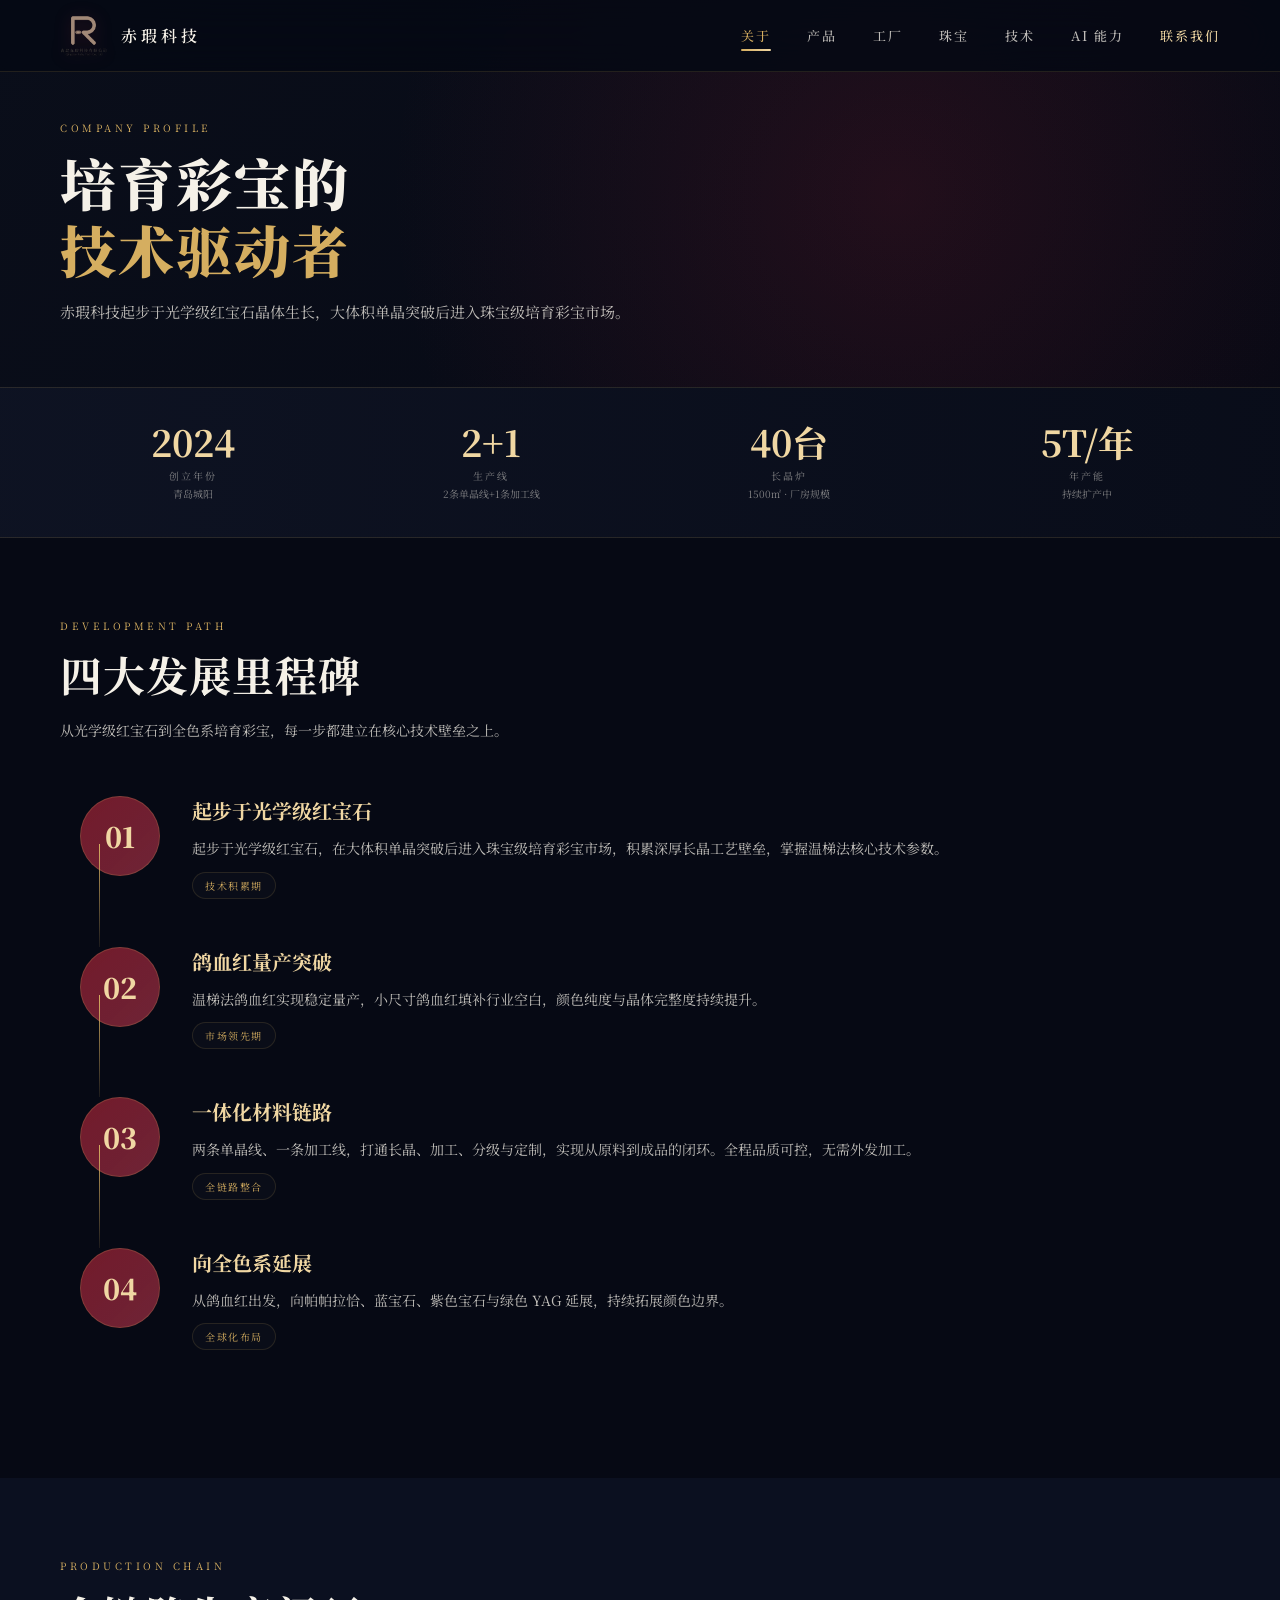
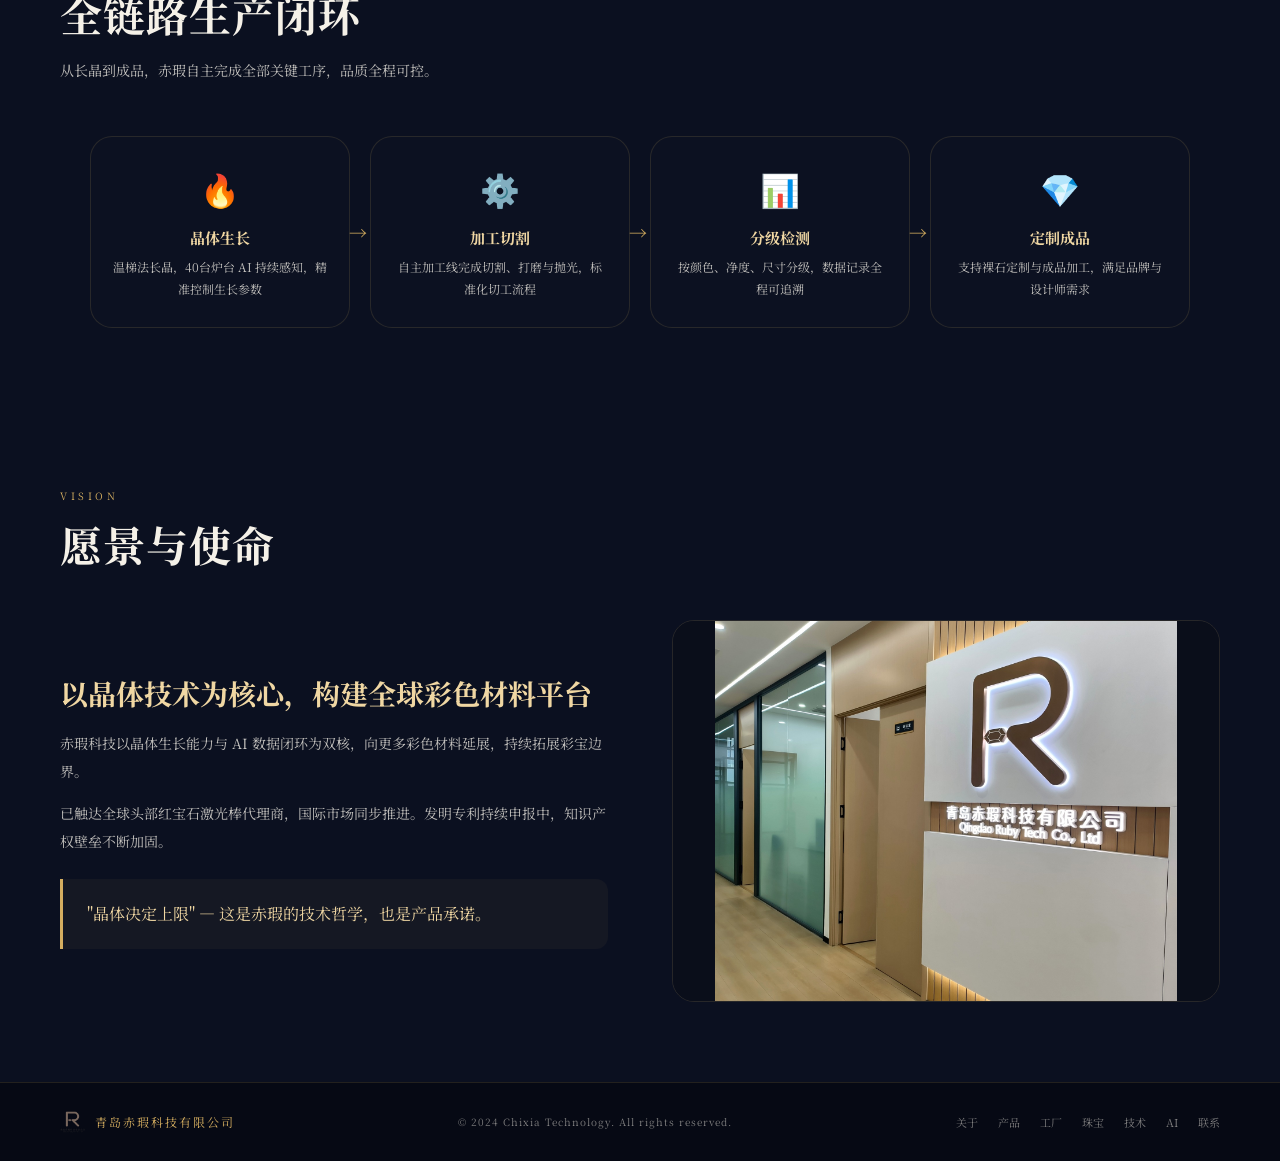
==== pages/about.html @ 81b45bae "赤瑕科技官网" ====
<!DOCTYPE html>
<html lang="zh-CN">
<head>
<meta charset="UTF-8">
<meta name="viewport" content="width=device-width, initial-scale=1.0">
<title>关于赤瑕 | 青岛赤瑕科技有限公司</title>
<link rel="stylesheet" href="../css/shared.css">
<style>
  /* ── PAGE HEADER ── */
  .page-header {
    padding: 120px 60px 60px;
    position: relative; overflow: hidden;
    background: linear-gradient(135deg, #0a0e1a, #060914);
  }
  .page-header::before {
    content: ""; position: absolute; inset: 0;
    background: radial-gradient(circle at 70% 50%, rgba(142,31,49,0.2) 0%, transparent 55%);
  }
  .page-header-inner { position: relative; z-index: 1; max-width: 900px; }
  .page-header h1 {
    font-family: "Noto Serif SC", serif; font-size: clamp(32px, 5vw, 56px);
    font-weight: 900; line-height: 1.2; letter-spacing: 2px; margin-bottom: 14px;
  }
  .page-header h1 em { font-style: normal; color: var(--gold); }
  .page-header p { font-size: 15px; line-height: 2; color: var(--text-2); max-width: 620px; }

  /* ── MILESTONES ── */
  .milestones { padding: 80px 60px; background: var(--bg); }
  .milestones-header { margin-bottom: 52px; }
  .milestone-list { max-width: 900px; }
  .milestone {
    display: grid; grid-template-columns: 80px 1fr; gap: 32px; margin-bottom: 48px;
    position: relative; padding-left: 20px;
  }
  .milestone::before {
    content: ""; position: absolute; left: 39px; top: 48px; bottom: -48px; width: 1px;
    background: linear-gradient(180deg, var(--gold), rgba(213,174,96,0.1));
  }
  .milestone:last-child::before { display: none; }
  .milestone-num {
    width: 80px; height: 80px; border-radius: 50%; flex-shrink: 0;
    background: linear-gradient(135deg, rgba(142,31,49,0.8), rgba(180,54,77,0.6));
    border: 1px solid rgba(213,174,96,0.2);
    display: flex; align-items: center; justify-content: center;
    font-family: "Noto Serif SC", serif; font-size: 28px; font-weight: 900;
    color: var(--gold-soft); align-self: start;
  }
  .milestone-body h3 { font-size: 20px; font-weight: 700; margin-bottom: 10px; color: var(--gold-soft); }
  .milestone-body p { font-size: 14px; line-height: 1.9; color: var(--text-2); }
  .milestone-body .milestone-tag {
    display: inline-block; margin-top: 10px; padding: 5px 12px; border-radius: 999px;
    border: 1px solid var(--line); background: rgba(255,255,255,0.02);
    font-size: 10px; letter-spacing: 1.5px; color: var(--gold); text-transform: uppercase;
  }

  /* ── FLOW SECTION ── */
  .flow-section { padding: 80px 60px; background: var(--bg-2); }
  .flow-header { margin-bottom: 52px; }
  .flow-diagram { display: grid; grid-template-columns: repeat(4,1fr); gap: 20px; max-width: 1100px; margin: 0 auto; }
  .flow-step-card {
    border-radius: var(--radius); border: 1px solid var(--line);
    background: var(--panel); padding: 28px 22px; text-align: center;
    position: relative; transition: border-color 0.3s;
  }
  .flow-step-card:hover { border-color: var(--line-2); }
  .flow-step-card::after {
    content: "→"; position: absolute; right: -18px; top: 50%; transform: translateY(-50%);
    font-size: 18px; color: var(--gold); z-index: 2;
  }
  .flow-step-card:last-child::after { display: none; }
  .flow-step-icon { font-size: 32px; margin-bottom: 16px; }
  .flow-step-title { font-size: 15px; font-weight: 700; margin-bottom: 8px; color: var(--gold-soft); }
  .flow-step-desc { font-size: 12px; line-height: 1.8; color: var(--text-2); }

  /* ── STATS SECTION ── */
  .stats-section { padding: 80px 60px; background: var(--bg); }

  /* ── VISION ── */
  .vision-section { padding: 80px 60px; background: var(--bg-2); }
  .vision-grid { display: grid; grid-template-columns: 1fr 1fr; gap: 64px; align-items: center; margin-top: 48px; }
  .vision-copy h3 { font-size: 28px; font-weight: 700; color: var(--gold-soft); margin-bottom: 16px; }
  .vision-copy p { font-size: 14px; line-height: 2; color: var(--text-2); margin-bottom: 14px; }
  .vision-copy .vision-quote {
    margin-top: 24px; padding: 20px 24px; border-left: 3px solid var(--gold);
    background: rgba(213,174,96,0.05); border-radius: 0 12px 12px 0;
    font-family: "Noto Serif SC", serif; font-size: 16px; line-height: 1.9; color: var(--gold-soft);
  }
  .vision-photo { border-radius: var(--radius); overflow: hidden; border: 1px solid var(--line); }
  .vision-photo img { width: 100%; height: 380px; object-fit: contain; object-position: center; background: #0a0e1a; }

  /* ── BRAND SHOWCASE ── */
  .brand-section { padding: 80px 60px; background: var(--bg); }
  .brand-header { margin-bottom: 48px; text-align: center; }
  .brand-grid {
    display: grid;
    grid-template-columns: repeat(4, 1fr);
    gap: 24px;
    max-width: 1100px; margin: 0 auto;
  }
  .brand-card {
    border-radius: 16px; overflow: hidden;
    border: 1px solid var(--line);
    background: var(--bg-3);
    aspect-ratio: 4/3;
    transition: all 0.4s;
  }
  .brand-card:hover {
    border-color: var(--gold);
    transform: translateY(-4px);
    box-shadow: 0 20px 40px rgba(0,0,0,0.3);
  }
  .brand-card img {
    width: 100%; height: 100%;
    object-fit: cover;
  }

  /* ── NAV ACTIVE ── */
  .nav-links a[href="about.html"] { color: var(--gold) !important; }

  /* Section headers: left-align titles and body text */
  .section-eyebrow, .section-title { text-align: left; }
  .section-lead { margin: 0; }

  @media (max-width: 1100px) {
    .page-header, .milestones, .flow-section, .stats-section, .vision-section, .brand-section { padding-left: 30px; padding-right: 30px; }
    .flow-diagram { grid-template-columns: repeat(2,1fr); }
    .flow-step-card::after { display: none; }
    .vision-grid { grid-template-columns: 1fr; }
    .brand-grid { grid-template-columns: repeat(2, 1fr); }
  }
  @media (max-width: 768px) {
    .page-header { padding: 100px 18px 48px; }
    .milestones, .flow-section, .stats-section, .vision-section { padding-left: 18px; padding-right: 18px; }
    .milestone { grid-template-columns: 56px 1fr; gap: 18px; }
    .milestone-num { width: 56px; height: 56px; font-size: 22px; }
    .flow-diagram { grid-template-columns: 1fr; }
  }
</style>
</head>
<body>

<nav id="nav">
  <a href="../index.html" class="nav-logo">
    <img src="../assets/logo.png" alt="赤瑕科技" class="nav-logo-img">
    <span class="nav-logo-text">赤瑕科技</span>
  </a>
  <div class="nav-links">
    <a href="about.html" class="active">关于</a>
    <a href="products.html">产品</a>
    <a href="factory.html">工厂</a>
    <a href="jewelry.html">珠宝</a>
    <a href="tech.html">技术</a>
    <a href="ai.html">AI 能力</a>
    <a href="contact.html" class="nav-cta">联系我们</a>
  </div>
</nav>

<!-- PAGE HEADER -->
<div class="page-header">
  <div class="page-header-inner">
    <div class="section-eyebrow">Company Profile</div>
    <h1>培育彩宝的<br><em>技术驱动者</em></h1>
    <p>赤瑕科技起步于光学级红宝石晶体生长，大体积单晶突破后进入珠宝级培育彩宝市场。</p>
  </div>
</div>

<!-- STATS BAR -->
<div class="stats-bar reveal">
  <div class="stat-item"><div class="stat-num">2024</div><div class="stat-label">创立年份</div><div class="stat-desc">青岛城阳</div></div>
  <div class="stat-item"><div class="stat-num">2+1</div><div class="stat-label">生产线</div><div class="stat-desc">2条单晶线+1条加工线</div></div>
  <div class="stat-item"><div class="stat-num">40台</div><div class="stat-label">长晶炉</div><div class="stat-desc">1500㎡ · 厂房规模</div></div>
  <div class="stat-item"><div class="stat-num">5T/年</div><div class="stat-label">年产能</div><div class="stat-desc">持续扩产中</div></div>
</div>

<!-- MILESTONES -->
<section class="milestones">
  <div class="milestones-header">
    <div class="section-eyebrow">Development Path</div>
    <h2 class="section-title">四大发展里程碑</h2>
    <p class="section-lead">从光学级红宝石到全色系培育彩宝，每一步都建立在核心技术壁垒之上。</p>
  </div>
  <div class="milestone-list reveal">
    <div class="milestone">
      <div class="milestone-num">01</div>
      <div class="milestone-body">
        <h3>起步于光学级红宝石</h3>
        <p>起步于光学级红宝石，在大体积单晶突破后进入珠宝级培育彩宝市场，积累深厚长晶工艺壁垒，掌握温梯法核心技术参数。</p>
        <div class="milestone-tag">技术积累期</div>
      </div>
    </div>
    <div class="milestone">
      <div class="milestone-num">02</div>
      <div class="milestone-body">
        <h3>鸽血红量产突破</h3>
        <p>温梯法鸽血红实现稳定量产，小尺寸鸽血红填补行业空白，颜色纯度与晶体完整度持续提升。</p>
        <div class="milestone-tag">市场领先期</div>
      </div>
    </div>
    <div class="milestone">
      <div class="milestone-num">03</div>
      <div class="milestone-body">
        <h3>一体化材料链路</h3>
        <p>两条单晶线、一条加工线，打通长晶、加工、分级与定制，实现从原料到成品的闭环。全程品质可控，无需外发加工。</p>
        <div class="milestone-tag">全链路整合</div>
      </div>
    </div>
    <div class="milestone">
      <div class="milestone-num">04</div>
      <div class="milestone-body">
        <h3>向全色系延展</h3>
        <p>从鸽血红出发，向帕帕拉恰、蓝宝石、紫色宝石与绿色 YAG 延展，持续拓展颜色边界。</p>
        <div class="milestone-tag">全球化布局</div>
      </div>
    </div>
  </div>
</section>

<!-- FLOW DIAGRAM -->
<section class="flow-section">
  <div class="flow-header">
    <div class="section-eyebrow">Production Chain</div>
    <h2 class="section-title">全链路生产闭环</h2>
    <p class="section-lead">从长晶到成品，赤瑕自主完成全部关键工序，品质全程可控。</p>
  </div>
  <div class="flow-diagram reveal">
    <div class="flow-step-card">
      <div class="flow-step-icon">🔥</div>
      <div class="flow-step-title">晶体生长</div>
      <div class="flow-step-desc">温梯法长晶，40台炉台 AI 持续感知，精准控制生长参数</div>
    </div>
    <div class="flow-step-card">
      <div class="flow-step-icon">⚙️</div>
      <div class="flow-step-title">加工切割</div>
      <div class="flow-step-desc">自主加工线完成切割、打磨与抛光，标准化切工流程</div>
    </div>
    <div class="flow-step-card">
      <div class="flow-step-icon">📊</div>
      <div class="flow-step-title">分级检测</div>
      <div class="flow-step-desc">按颜色、净度、尺寸分级，数据记录全程可追溯</div>
    </div>
    <div class="flow-step-card">
      <div class="flow-step-icon">💎</div>
      <div class="flow-step-title">定制成品</div>
      <div class="flow-step-desc">支持裸石定制与成品加工，满足品牌与设计师需求</div>
    </div>
  </div>
</section>

<!-- VISION -->
<section class="vision-section">
  <div class="section-eyebrow">Vision</div>
  <h2 class="section-title">愿景与使命</h2>
  <div class="vision-grid reveal">
    <div class="vision-copy">
      <h3>以晶体技术为核心，构建全球彩色材料平台</h3>
      <p>赤瑕科技以晶体生长能力与 AI 数据闭环为双核，向更多彩色材料延展，持续拓展彩宝边界。</p>
      <p>已触达全球头部红宝石激光棒代理商，国际市场同步推进。发明专利持续申报中，知识产权壁垒不断加固。</p>
      <div class="vision-quote">"晶体决定上限" — 这是赤瑕的技术哲学，也是产品承诺。</div>
    </div>
    <div class="vision-photo">
      <img src="../assets/photo-selects/round-02/optimized/office-logo-wall.jpg" alt="赤瑕科技">
    </div>
  </div>
</section>


<footer>
  <div class="footer-brand"><img src="../assets/logo.png" alt="赤瑕科技" class="footer-logo"><span class="footer-text">青岛赤瑕科技有限公司</span></div>
  <div class="footer-copy">© 2024 Chixia Technology. All rights reserved.</div>
  <div class="footer-links">
    <a href="about.html">关于</a><a href="products.html">产品</a><a href="factory.html">工厂</a><a href="jewelry.html">珠宝</a><a href="tech.html">技术</a><a href="ai.html">AI</a><a href="contact.html">联系</a>
  </div>
</footer>

<script>
  const nav = document.getElementById('nav');
  window.addEventListener('scroll', () => nav.classList.toggle('scrolled', scrollY > 60), { passive: true });
  const io = new IntersectionObserver(e => e.forEach(x => { if (x.isIntersecting) x.target.classList.add('vis'); }), { threshold: 0.1 });
  document.querySelectorAll('.reveal').forEach(el => io.observe(el));
</script>
</body>
</html>
---- css/shared.css ----
/* ============================================================
   SHARED CSS — 赤瑕科技官网
   ============================================================ */

@import url('https://fonts.googleapis.com/css2?family=Noto+Serif+SC:wght@400;500;700;900&display=swap');

:root {
  --bg:        #060914;
  --bg-2:      #0b1020;
  --bg-3:      #0f1628;
  --panel:     rgba(13, 18, 34, 0.96);
  --line:      rgba(213, 174, 96, 0.14);
  --line-2:    rgba(213, 174, 96, 0.28);
  --gold:      #d5ae60;
  --gold-soft: #f0d7a3;
  --text:      #f5f1e8;
  --text-2:    rgba(245, 241, 232, 0.78);
  --text-3:    rgba(245, 241, 232, 0.50);
  --ruby:      #8e1f31;
  --ruby-2:    #b4364d;
  --shadow:    0 24px 64px rgba(0, 0, 0, 0.55);
  --radius:    22px;
  --radius-sm: 14px;
}

*, *::before, *::after { box-sizing: border-box; margin: 0; padding: 0; }
html { scroll-behavior: smooth; font-size: 16px; }

body {
  font-family: "PingFang SC", "Hiragino Sans GB", "Microsoft YaHei", "Noto Serif SC", sans-serif;
  background: var(--bg);
  color: var(--text);
  -webkit-font-smoothing: antialiased;
  overflow-x: hidden;
}
img { display: block; max-width: 100%; }

/* ── NAV ── */
nav {
  position: fixed; top: 0; left: 0; right: 0; z-index: 100;
  display: flex; align-items: center; justify-content: space-between;
  padding: 0 60px; height: 72px;
  background: rgba(6, 9, 20, 0.92);
  backdrop-filter: blur(24px);
  border-bottom: 1px solid var(--line);
  transition: background 0.3s;
}
nav.scrolled { background: rgba(6, 9, 20, 0.98); }

.nav-logo {
  display: flex; align-items: center; gap: 14px;
  text-decoration: none; color: var(--text); cursor: pointer;
}
.nav-logo-img { height: 42px; width: auto; border-radius: 6px; filter: drop-shadow(0 2px 8px rgba(142,31,49,0.3)); }
.nav-logo-mark {
  width: 40px; height: 40px; border-radius: 50%;
  background: linear-gradient(135deg, var(--ruby), var(--ruby-2));
  display: flex; align-items: center; justify-content: center;
  font-size: 14px; font-weight: 700; color: var(--gold-soft); letter-spacing: 1px;
  box-shadow: 0 4px 16px rgba(142,31,49,0.35);
}
.nav-logo-text {
  font-size: 16px; font-weight: 600; letter-spacing: 4px;
  color: var(--text);
  text-shadow: 0 1px 2px rgba(0,0,0,0.3);
}

.nav-links { display: flex; gap: 36px; align-items: center; }
.nav-links a {
  text-decoration: none; color: var(--text-2); font-size: 13px;
  font-weight: 500; letter-spacing: 2px; transition: all 0.3s ease;
  position: relative; padding: 4px 0;
}
.nav-links a::after {
  content: ""; position: absolute; bottom: -2px; left: 0; right: 0;
  height: 2px; background: linear-gradient(90deg, var(--gold), var(--gold-soft));
  transform: scaleX(0); border-radius: 1px;
  transition: transform 0.3s ease;
}
.nav-links a:hover { color: var(--gold); }
.nav-links a:hover::after { transform: scaleX(1); }
.nav-links a.active { color: var(--gold-soft); }
.nav-links a.active::after { transform: scaleX(1); }

/* ── NAV CTA LINK ── */
.nav-cta {
  color: var(--gold-soft) !important;
}

/* ── SECTION SHARED ── */
.section { padding: 90px 60px; }
.section-eyebrow {
  font-size: 10px; letter-spacing: 3.5px; text-transform: uppercase;
  color: var(--gold); margin-bottom: 14px;
}
.section-title {
  font-family: "Noto Serif SC", serif;
  font-size: clamp(26px, 3.5vw, 42px); font-weight: 700;
  line-height: 1.3; letter-spacing: 1px; margin-bottom: 14px;
}
.section-lead {
  font-size: 14px; line-height: 2; color: var(--text-2); max-width: 680px; margin: 0 auto;
}

/* ── BUTTONS ── */
.btn-primary {
  display: inline-block; padding: 14px 36px; border-radius: 999px;
  background: linear-gradient(135deg, var(--gold), #b8923c);
  color: #06070f; font-size: 13px; font-weight: 600;
  letter-spacing: 2px; text-decoration: none; transition: all 0.3s;
  box-shadow: 0 8px 28px rgba(213,174,96,0.26);
}
.btn-primary:hover { transform: translateY(-2px); box-shadow: 0 14px 38px rgba(213,174,96,0.38); }
.btn-ghost {
  display: inline-block; padding: 13px 36px; border-radius: 999px;
  border: 1px solid var(--line-2); color: var(--gold);
  font-size: 13px; letter-spacing: 2px; text-decoration: none; transition: all 0.3s;
}
.btn-ghost:hover { background: rgba(213,174,96,0.08); border-color: var(--gold); }

/* ── IMAGE: NO CROP (contain) ── */
.img-contain {
  width: 100%;
  height: 100%;
  object-fit: contain;
  object-position: center;
  background: #0b0f1c;
}

/* full-width photo with max-height, no crop */
.img-full {
  width: 100%;
  height: auto;
  max-height: 520px;
  object-fit: contain;
  background: #0b0f1c;
}

/* card with object-fit: cover */
.img-cover {
  width: 100%; height: 100%;
  object-fit: cover; object-position: center;
}

/* photo card: fixed height, no crop via contain */
.photo-card {
  border-radius: var(--radius); overflow: hidden;
  border: 1px solid var(--line);
  background: var(--bg-3); box-shadow: var(--shadow);
  position: relative;
}
.photo-card .photo-img-wrap {
  width: 100%;
  position: relative;
  background: #0a0e1a;
}
/* aspect-ratio driven container, no crop */
.photo-card img {
  width: 100%;
  object-fit: contain;
  background: #0a0e1a;
  display: block;
}
.photo-card .caption {
  padding: 18px 22px; border-top: 1px solid var(--line);
  font-size: 12px; color: var(--text-2); line-height: 1.7;
}
.photo-card .caption h4 { font-size: 15px; font-weight: 600; color: var(--gold-soft); margin-bottom: 6px; }

/* ── FOOTER ── */
footer {
  border-top: 1px solid var(--line); padding: 28px 60px;
  display: flex; align-items: center; justify-content: space-between;
  gap: 20px; flex-wrap: wrap;
}
.footer-brand { display: flex; align-items: center; gap: 10px; }
.footer-logo { height: 22px; width: auto; opacity: 0.75; }
.footer-text { font-size: 12px; letter-spacing: 2px; color: var(--gold); }
.footer-copy { font-size: 10px; color: var(--text-3); letter-spacing: 1px; }
.footer-links { display: flex; gap: 20px; }
.footer-links a { font-size: 11px; color: var(--text-3); text-decoration: none; transition: color 0.25s; }
.footer-links a:hover { color: var(--gold); }

/* ── REVEAL ── */
.reveal { opacity: 0; transform: translateY(24px); transition: opacity 0.65s ease, transform 0.65s ease; }
.reveal.vis { opacity: 1; transform: none; }

/* ── STATS BAR ── */
.stats-bar {
  display: grid; grid-template-columns: repeat(4,1fr);
  background: linear-gradient(90deg, rgba(14,19,35,0.98), rgba(9,13,26,0.98));
  border-top: 1px solid var(--line); border-bottom: 1px solid var(--line);
  padding: 36px 60px; gap: 32px;
}
.stat-item { text-align: center; }
.stat-num {
  font-family: "Noto Serif SC", serif; font-size: 36px; font-weight: 700;
  color: var(--gold-soft); line-height: 1; margin-bottom: 8px;
}
.stat-label { font-size: 10px; letter-spacing: 2px; text-transform: uppercase; color: var(--text-3); }
.stat-desc  { font-size: 10px; color: var(--text-3); margin-top: 3px; }

/* ── RESPONSIVE ── */
@media (max-width: 1100px) {
  .section { padding: 70px 30px; }
  nav { padding: 0 30px; }
  footer { padding: 24px 30px; }
  .stats-bar { grid-template-columns: repeat(2,1fr); padding: 28px 30px; }
}
@media (max-width: 768px) {
  nav { padding: 0 18px; height: 60px; }
  .nav-links { display: none; }
  .section { padding: 50px 18px; }
  .stats-bar { grid-template-columns: 1fr 1fr; padding: 24px 18px; }
  footer { padding: 20px 18px; flex-direction: column; text-align: center; }
}
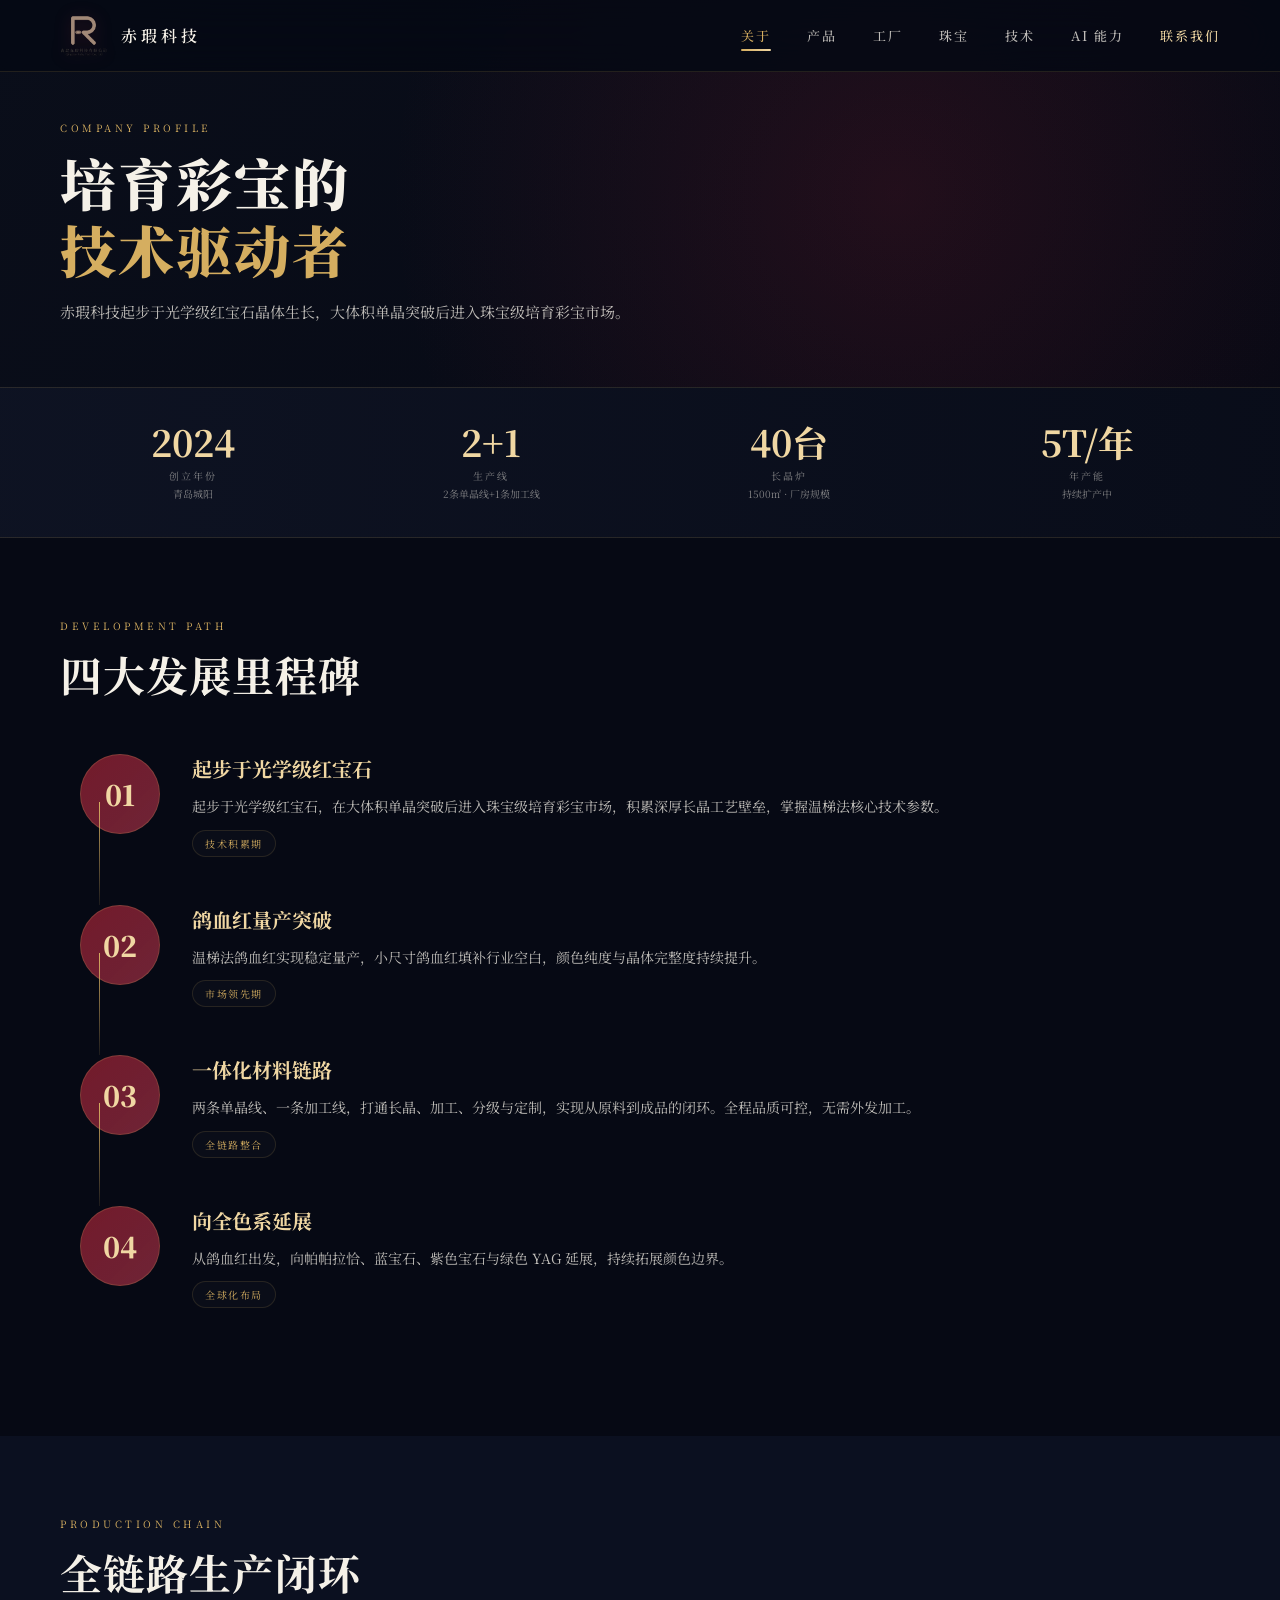
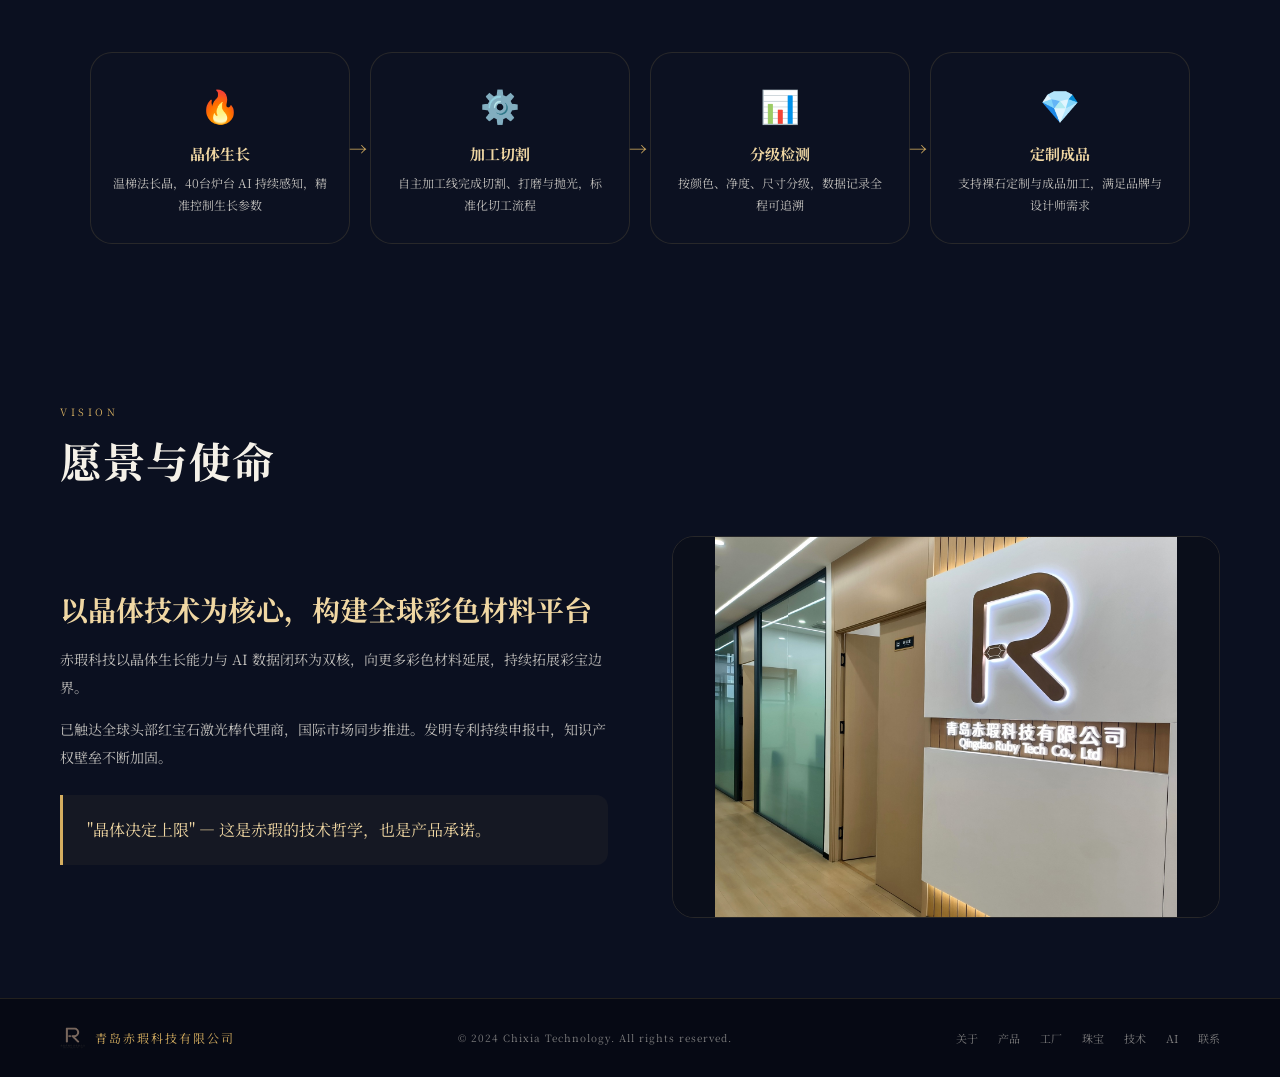
==== commit f55f0fa7: "删除关于页面两句section-lead" ====
--- a/pages/about.html
+++ b/pages/about.html
@@ -177,7 +177,6 @@
   <div class="milestones-header">
     <div class="section-eyebrow">Development Path</div>
     <h2 class="section-title">四大发展里程碑</h2>
-    <p class="section-lead">从光学级红宝石到全色系培育彩宝，每一步都建立在核心技术壁垒之上。</p>
   </div>
   <div class="milestone-list reveal">
     <div class="milestone">
@@ -220,7 +219,6 @@
   <div class="flow-header">
     <div class="section-eyebrow">Production Chain</div>
     <h2 class="section-title">全链路生产闭环</h2>
-    <p class="section-lead">从长晶到成品，赤瑕自主完成全部关键工序，品质全程可控。</p>
   </div>
   <div class="flow-diagram reveal">
     <div class="flow-step-card">
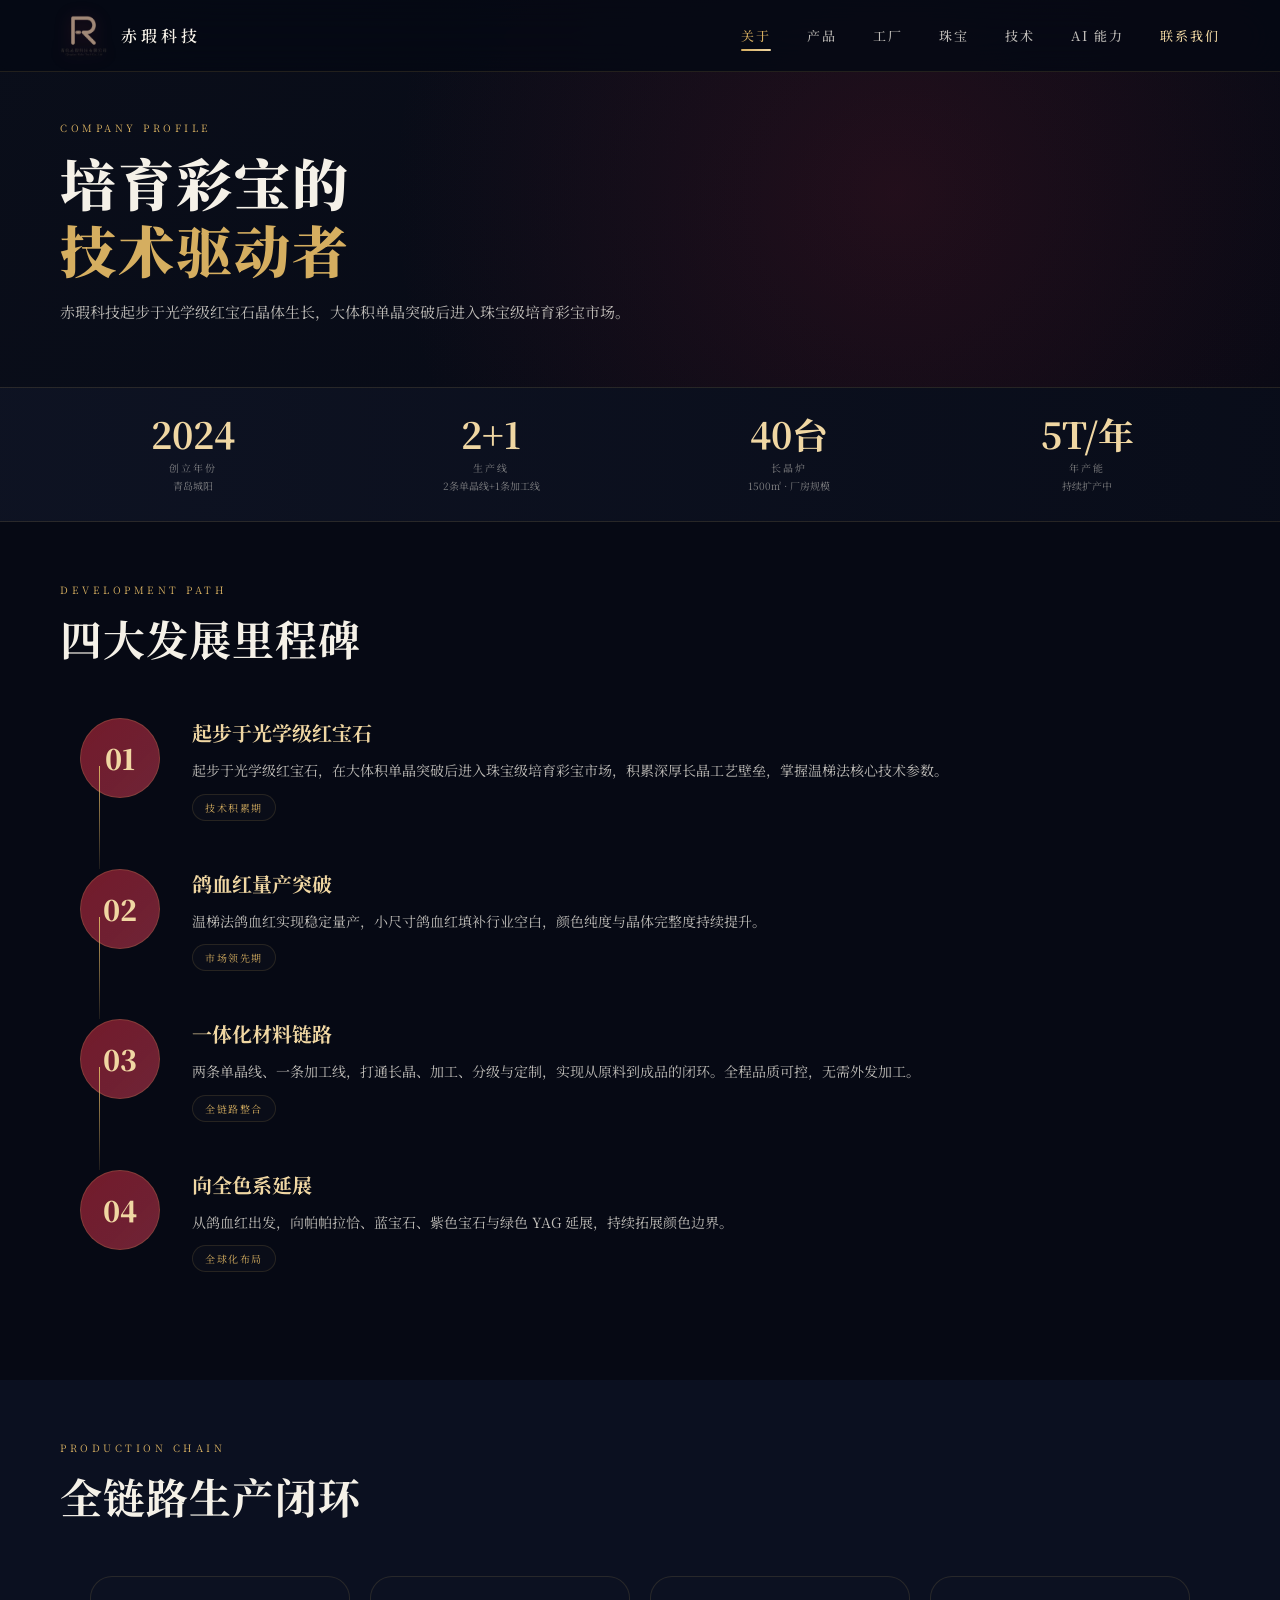
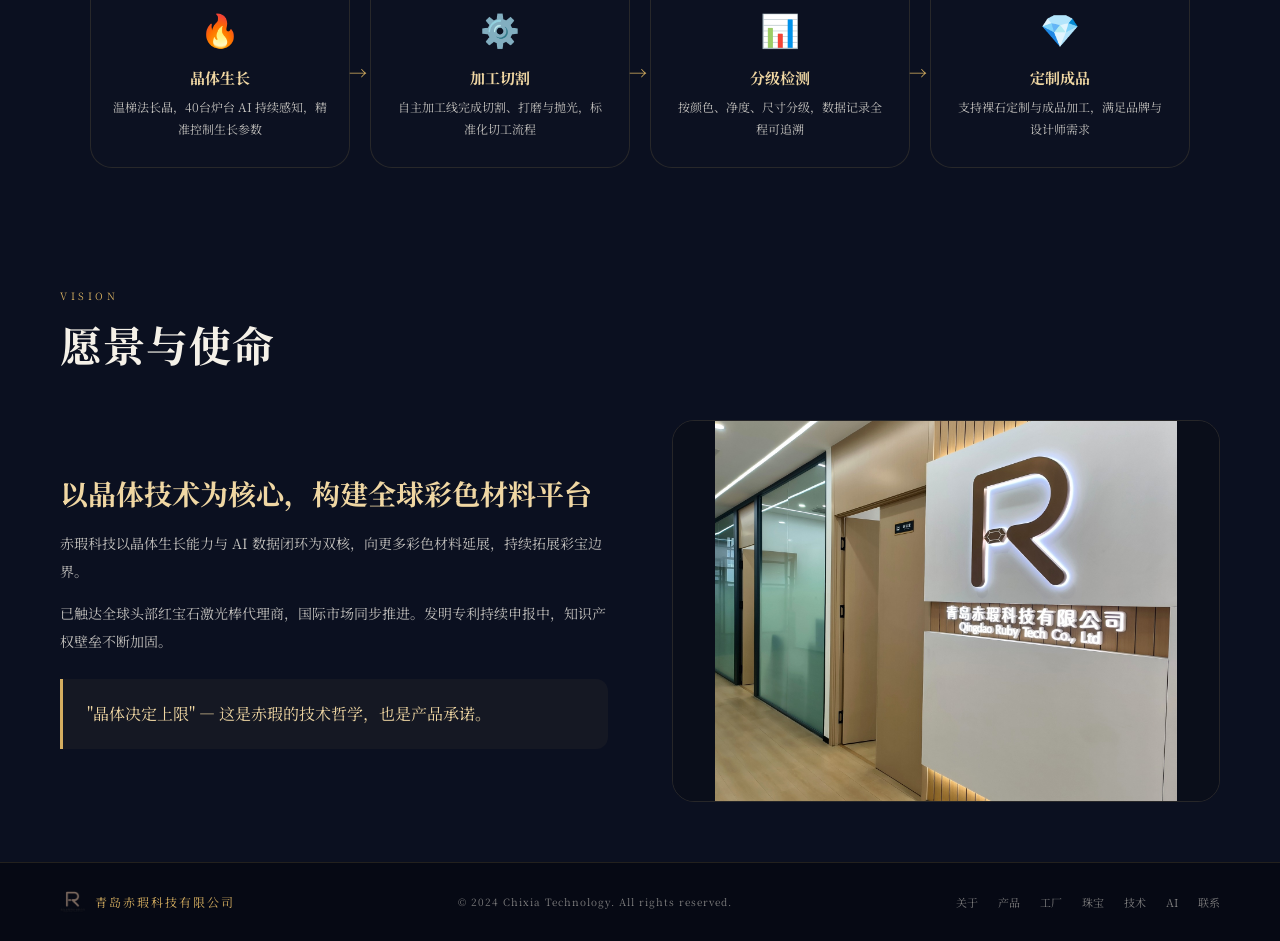
==== commit 0ba7bebf: "资源优化: 视频CRF24高质量压缩, 清理未使用文件, 50MB总资源" ====
--- a/pages/about.html
+++ b/pages/about.html
@@ -3,9 +3,20 @@
 <head>
 <meta charset="UTF-8">
 <meta name="viewport" content="width=device-width, initial-scale=1.0">
+<meta name="description" content="关于赤瑕科技：专注培育彩色宝石研发与生产，技术驱动品质，引领人造宝石行业创新。">
+<meta name="keywords" content="赤瑕科技,培育宝石公司,人造宝石企业,青岛宝石公司,实验室宝石厂家">
+<meta name="author" content="赤瑕科技">
+<meta name="robots" content="index, follow">
 <title>关于赤瑕 | 青岛赤瑕科技有限公司</title>
 <link rel="stylesheet" href="../css/shared.css">
 <style>
+  /* ── REVEAL DELAYS ── */
+  .reveal-d1 { transition-delay: 0.10s; }
+  .reveal-d2 { transition-delay: 0.24s; }
+  .reveal-d3 { transition-delay: 0.38s; }
+  .reveal-d4 { transition-delay: 0.52s; }
+  .reveal-d5 { transition-delay: 0.66s; }
+
   /* ── PAGE HEADER ── */
   .page-header {
     padding: 120px 60px 60px;
@@ -25,7 +36,7 @@
   .page-header p { font-size: 15px; line-height: 2; color: var(--text-2); max-width: 620px; }
 
   /* ── MILESTONES ── */
-  .milestones { padding: 80px 60px; background: var(--bg); }
+  .milestones { padding: 60px 60px; background: var(--bg); }
   .milestones-header { margin-bottom: 52px; }
   .milestone-list { max-width: 900px; }
   .milestone {
@@ -54,7 +65,7 @@
   }
 
   /* ── FLOW SECTION ── */
-  .flow-section { padding: 80px 60px; background: var(--bg-2); }
+  .flow-section { padding: 60px 60px; background: var(--bg-2); }
   .flow-header { margin-bottom: 52px; }
   .flow-diagram { display: grid; grid-template-columns: repeat(4,1fr); gap: 20px; max-width: 1100px; margin: 0 auto; }
   .flow-step-card {
@@ -73,10 +84,10 @@
   .flow-step-desc { font-size: 12px; line-height: 1.8; color: var(--text-2); }
 
   /* ── STATS SECTION ── */
-  .stats-section { padding: 80px 60px; background: var(--bg); }
+  .stats-section { padding: 60px 60px; background: var(--bg); }
 
   /* ── VISION ── */
-  .vision-section { padding: 80px 60px; background: var(--bg-2); }
+  .vision-section { padding: 60px 60px; background: var(--bg-2); }
   .vision-grid { display: grid; grid-template-columns: 1fr 1fr; gap: 64px; align-items: center; margin-top: 48px; }
   .vision-copy h3 { font-size: 28px; font-weight: 700; color: var(--gold-soft); margin-bottom: 16px; }
   .vision-copy p { font-size: 14px; line-height: 2; color: var(--text-2); margin-bottom: 14px; }
@@ -89,7 +100,7 @@
   .vision-photo img { width: 100%; height: 380px; object-fit: contain; object-position: center; background: #0a0e1a; }
 
   /* ── BRAND SHOWCASE ── */
-  .brand-section { padding: 80px 60px; background: var(--bg); }
+  .brand-section { padding: 60px 60px; background: var(--bg); }
   .brand-header { margin-bottom: 48px; text-align: center; }
   .brand-grid {
     display: grid;
@@ -129,7 +140,7 @@
     .brand-grid { grid-template-columns: repeat(2, 1fr); }
   }
   @media (max-width: 768px) {
-    .page-header { padding: 100px 18px 48px; }
+    .page-header { padding: 80px 18px 40px; }
     .milestones, .flow-section, .stats-section, .vision-section { padding-left: 18px; padding-right: 18px; }
     .milestone { grid-template-columns: 56px 1fr; gap: 18px; }
     .milestone-num { width: 56px; height: 56px; font-size: 22px; }
@@ -157,7 +168,7 @@
 
 <!-- PAGE HEADER -->
 <div class="page-header">
-  <div class="page-header-inner">
+  <div class="page-header-inner reveal">
     <div class="section-eyebrow">Company Profile</div>
     <h1>培育彩宝的<br><em>技术驱动者</em></h1>
     <p>赤瑕科技起步于光学级红宝石晶体生长，大体积单晶突破后进入珠宝级培育彩宝市场。</p>
@@ -174,12 +185,12 @@
 
 <!-- MILESTONES -->
 <section class="milestones">
-  <div class="milestones-header">
+  <div class="milestones-header reveal reveal-d1">
     <div class="section-eyebrow">Development Path</div>
     <h2 class="section-title">四大发展里程碑</h2>
   </div>
-  <div class="milestone-list reveal">
-    <div class="milestone">
+  <div class="milestone-list">
+    <div class="milestone reveal">
       <div class="milestone-num">01</div>
       <div class="milestone-body">
         <h3>起步于光学级红宝石</h3>
@@ -187,7 +198,7 @@
         <div class="milestone-tag">技术积累期</div>
       </div>
     </div>
-    <div class="milestone">
+    <div class="milestone reveal reveal-d1">
       <div class="milestone-num">02</div>
       <div class="milestone-body">
         <h3>鸽血红量产突破</h3>
@@ -195,7 +206,7 @@
         <div class="milestone-tag">市场领先期</div>
       </div>
     </div>
-    <div class="milestone">
+    <div class="milestone reveal reveal-d2">
       <div class="milestone-num">03</div>
       <div class="milestone-body">
         <h3>一体化材料链路</h3>
@@ -203,7 +214,7 @@
         <div class="milestone-tag">全链路整合</div>
       </div>
     </div>
-    <div class="milestone">
+    <div class="milestone reveal reveal-d3">
       <div class="milestone-num">04</div>
       <div class="milestone-body">
         <h3>向全色系延展</h3>
@@ -216,27 +227,27 @@
 
 <!-- FLOW DIAGRAM -->
 <section class="flow-section">
-  <div class="flow-header">
+  <div class="flow-header reveal reveal-d1">
     <div class="section-eyebrow">Production Chain</div>
     <h2 class="section-title">全链路生产闭环</h2>
   </div>
   <div class="flow-diagram reveal">
-    <div class="flow-step-card">
+    <div class="flow-step-card reveal">
       <div class="flow-step-icon">🔥</div>
       <div class="flow-step-title">晶体生长</div>
       <div class="flow-step-desc">温梯法长晶，40台炉台 AI 持续感知，精准控制生长参数</div>
     </div>
-    <div class="flow-step-card">
+    <div class="flow-step-card reveal reveal-d1">
       <div class="flow-step-icon">⚙️</div>
       <div class="flow-step-title">加工切割</div>
       <div class="flow-step-desc">自主加工线完成切割、打磨与抛光，标准化切工流程</div>
     </div>
-    <div class="flow-step-card">
+    <div class="flow-step-card reveal reveal-d2">
       <div class="flow-step-icon">📊</div>
       <div class="flow-step-title">分级检测</div>
       <div class="flow-step-desc">按颜色、净度、尺寸分级，数据记录全程可追溯</div>
     </div>
-    <div class="flow-step-card">
+    <div class="flow-step-card reveal reveal-d3">
       <div class="flow-step-icon">💎</div>
       <div class="flow-step-title">定制成品</div>
       <div class="flow-step-desc">支持裸石定制与成品加工，满足品牌与设计师需求</div>
@@ -246,23 +257,23 @@
 
 <!-- VISION -->
 <section class="vision-section">
-  <div class="section-eyebrow">Vision</div>
-  <h2 class="section-title">愿景与使命</h2>
-  <div class="vision-grid reveal">
-    <div class="vision-copy">
+  <div class="section-eyebrow reveal reveal-d1">Vision</div>
+  <h2 class="section-title reveal reveal-d2">愿景与使命</h2>
+  <div class="vision-grid">
+    <div class="vision-copy reveal reveal-d1">
       <h3>以晶体技术为核心，构建全球彩色材料平台</h3>
       <p>赤瑕科技以晶体生长能力与 AI 数据闭环为双核，向更多彩色材料延展，持续拓展彩宝边界。</p>
       <p>已触达全球头部红宝石激光棒代理商，国际市场同步推进。发明专利持续申报中，知识产权壁垒不断加固。</p>
       <div class="vision-quote">"晶体决定上限" — 这是赤瑕的技术哲学，也是产品承诺。</div>
     </div>
-    <div class="vision-photo">
+    <div class="vision-photo reveal reveal-d2">
       <img src="../assets/photo-selects/round-02/optimized/office-logo-wall.jpg" alt="赤瑕科技">
     </div>
   </div>
 </section>
 
 
-<footer>
+<footer class="reveal">
   <div class="footer-brand"><img src="../assets/logo.png" alt="赤瑕科技" class="footer-logo"><span class="footer-text">青岛赤瑕科技有限公司</span></div>
   <div class="footer-copy">© 2024 Chixia Technology. All rights reserved.</div>
   <div class="footer-links">
--- a/css/shared.css
+++ b/css/shared.css
@@ -88,7 +88,7 @@
 }
 
 /* ── SECTION SHARED ── */
-.section { padding: 90px 60px; }
+.section { padding: 60px 60px; }
 .section-eyebrow {
   font-size: 10px; letter-spacing: 3.5px; text-transform: uppercase;
   color: var(--gold); margin-bottom: 14px;
@@ -184,13 +184,19 @@
 /* ── REVEAL ── */
 .reveal { opacity: 0; transform: translateY(24px); transition: opacity 0.65s ease, transform 0.65s ease; }
 .reveal.vis { opacity: 1; transform: none; }
+.reveal-d1 { transition-delay: 0.10s; }
+.reveal-d2 { transition-delay: 0.24s; }
+.reveal-d3 { transition-delay: 0.40s; }
+.reveal-d4 { transition-delay: 0.56s; }
+.reveal-d5 { transition-delay: 0.72s; }
+.reveal-d6 { transition-delay: 0.90s; }
 
 /* ── STATS BAR ── */
 .stats-bar {
   display: grid; grid-template-columns: repeat(4,1fr);
   background: linear-gradient(90deg, rgba(14,19,35,0.98), rgba(9,13,26,0.98));
   border-top: 1px solid var(--line); border-bottom: 1px solid var(--line);
-  padding: 36px 60px; gap: 32px;
+  padding: 28px 60px; gap: 32px;
 }
 .stat-item { text-align: center; }
 .stat-num {
@@ -202,15 +208,15 @@
 
 /* ── RESPONSIVE ── */
 @media (max-width: 1100px) {
-  .section { padding: 70px 30px; }
+  .section { padding: 50px 30px; }
   nav { padding: 0 30px; }
   footer { padding: 24px 30px; }
-  .stats-bar { grid-template-columns: repeat(2,1fr); padding: 28px 30px; }
+  .stats-bar { grid-template-columns: repeat(2,1fr); padding: 22px 30px; }
 }
 @media (max-width: 768px) {
   nav { padding: 0 18px; height: 60px; }
   .nav-links { display: none; }
-  .section { padding: 50px 18px; }
-  .stats-bar { grid-template-columns: 1fr 1fr; padding: 24px 18px; }
-  footer { padding: 20px 18px; flex-direction: column; text-align: center; }
-}
+  .section { padding: 40px 18px; }
+  .stats-bar { grid-template-columns: 1fr 1fr; padding: 18px 18px; }
+  footer { padding: 16px 18px; flex-direction: column; text-align: center; }
+}
